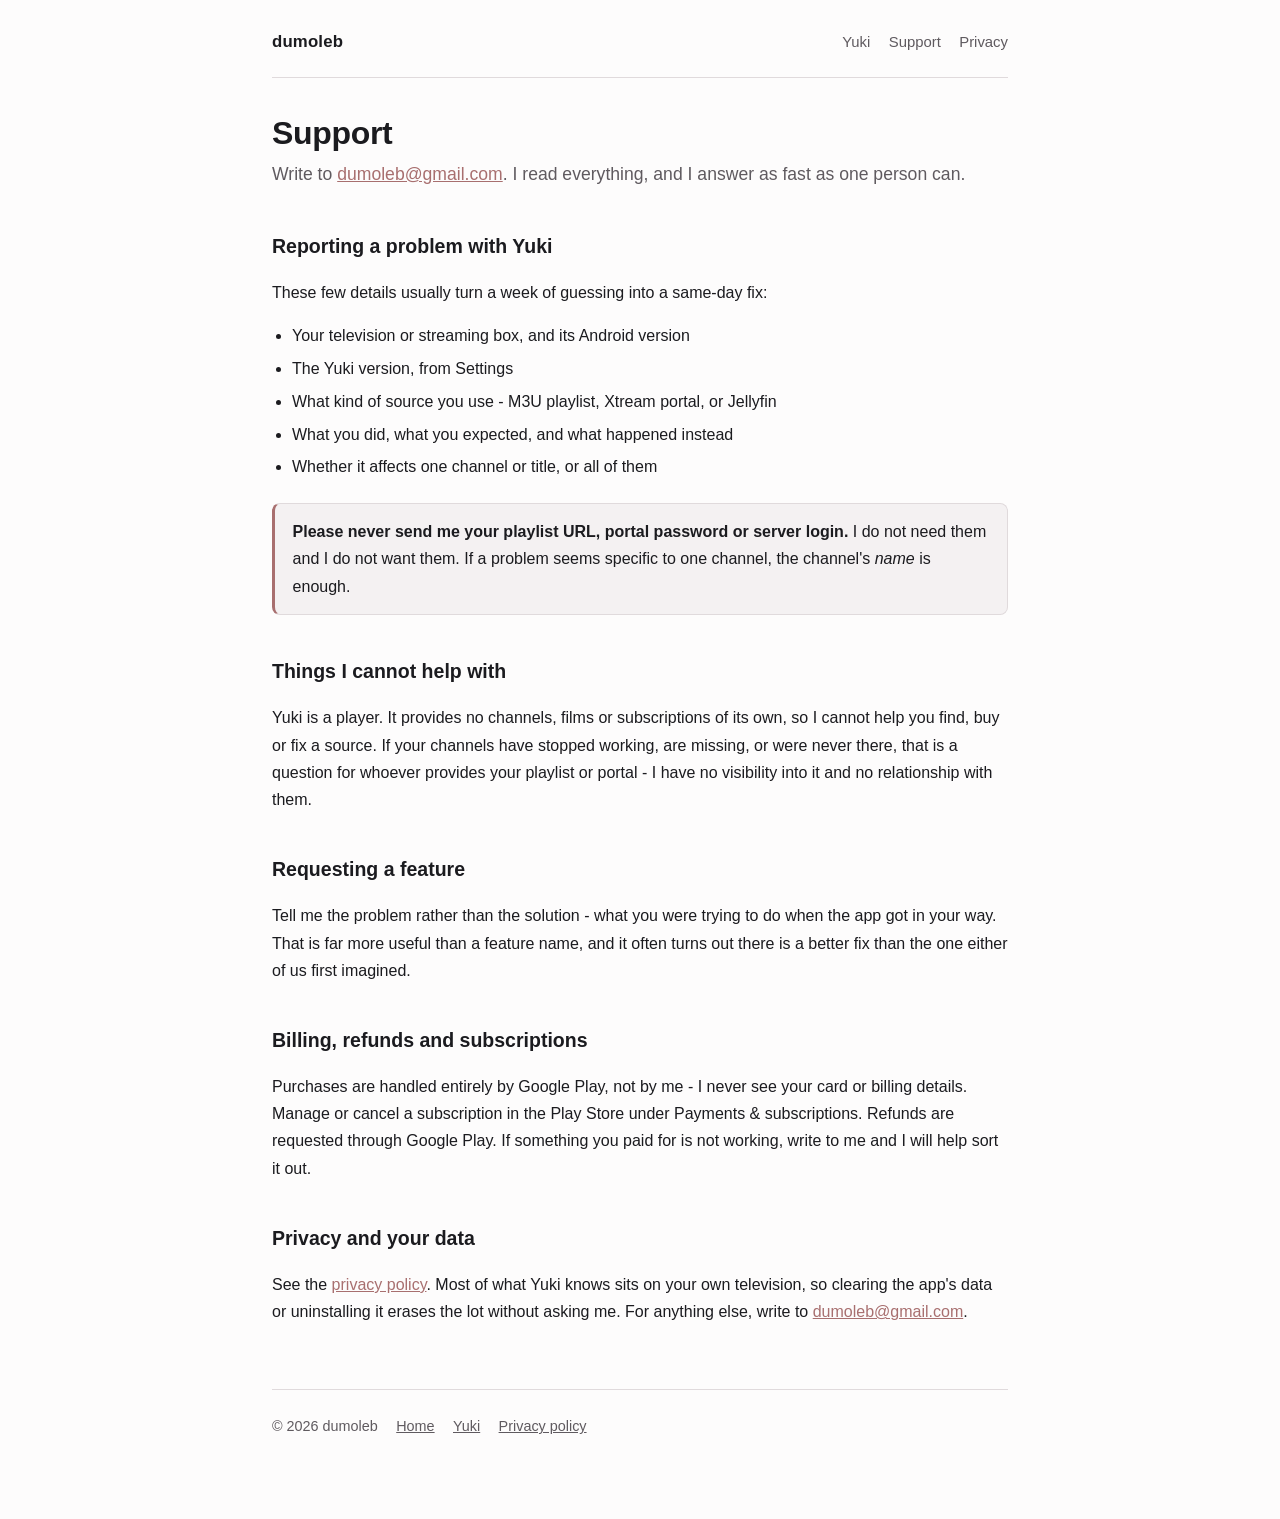
==== support/index.html @ 1e06bbb0 "Developer website for Google Play Static site for the Play Console fields that need a URL:    /yuki/" ====
<!doctype html>
<html lang="en">
<head>
<meta charset="utf-8">
<meta name="viewport" content="width=device-width, initial-scale=1">
<title>Support - dumoleb</title>
<meta name="description" content="Support for Yuki and other dumoleb apps. Contact dumoleb@gmail.com.">
<link rel="icon" href="/assets/yuki-icon.png">
<link rel="stylesheet" href="/assets/site.css">
</head>
<body>

<header class="site">
  <a class="brand" href="/">dumoleb</a>
  <nav>
    <a href="/yuki/">Yuki</a>
    <a href="/support/">Support</a>
    <a href="/yuki/privacy/">Privacy</a>
  </nav>
</header>

<main class="wrap">

  <h1>Support</h1>
  <p class="lede">
    Write to <a href="mailto:dumoleb@gmail.com">dumoleb@gmail.com</a>. I read
    everything, and I answer as fast as one person can.
  </p>

  <h2>Reporting a problem with Yuki</h2>
  <p>These few details usually turn a week of guessing into a same-day fix:</p>
  <ul>
    <li>Your television or streaming box, and its Android version</li>
    <li>The Yuki version, from Settings</li>
    <li>What kind of source you use - M3U playlist, Xtream portal, or Jellyfin</li>
    <li>What you did, what you expected, and what happened instead</li>
    <li>Whether it affects one channel or title, or all of them</li>
  </ul>

  <div class="note">
    <strong>Please never send me your playlist URL, portal password or server login.</strong>
    I do not need them and I do not want them. If a problem seems specific to one
    channel, the channel's <em>name</em> is enough.
  </div>

  <h2>Things I cannot help with</h2>
  <p>
    Yuki is a player. It provides no channels, films or subscriptions of its own, so
    I cannot help you find, buy or fix a source. If your channels have stopped
    working, are missing, or were never there, that is a question for whoever
    provides your playlist or portal - I have no visibility into it and no
    relationship with them.
  </p>

  <h2>Requesting a feature</h2>
  <p>
    Tell me the problem rather than the solution - what you were trying to do when
    the app got in your way. That is far more useful than a feature name, and it
    often turns out there is a better fix than the one either of us first imagined.
  </p>

  <h2>Billing, refunds and subscriptions</h2>
  <p>
    Purchases are handled entirely by Google Play, not by me - I never see your card
    or billing details. Manage or cancel a subscription in the Play Store under
    Payments &amp; subscriptions. Refunds are requested through Google Play. If
    something you paid for is not working, write to me and I will help sort it out.
  </p>

  <h2>Privacy and your data</h2>
  <p>
    See the <a href="/yuki/privacy/">privacy policy</a>. Most of what Yuki knows sits
    on your own television, so clearing the app's data or uninstalling it erases the
    lot without asking me. For anything else, write to
    <a href="mailto:dumoleb@gmail.com">dumoleb@gmail.com</a>.
  </p>

</main>

<footer class="site">
  <span>&copy; 2026 dumoleb</span>
  <a href="/">Home</a>
  <a href="/yuki/">Yuki</a>
  <a href="/yuki/privacy/">Privacy policy</a>
</footer>

</body>
</html>
---- assets/site.css ----
/* dumoleb.github.io - shared styles.
   Palette mirrors the Yuki design system so the site and the app read as one
   thing: obsidian #0D0D0F (never pure black), sakura #D4A5A5 / #FADADD. */

:root {
  color-scheme: dark light;
  --bg: #0d0d0f;
  --surface: #16161a;
  --border: #2a2a31;
  --text: #e8e4e6;
  --muted: #a09aa0;
  --accent: #d4a5a5;
  --accent-bright: #fadadd;
  --max: 46rem;
}

@media (prefers-color-scheme: light) {
  :root {
    --bg: #fdfcfc;
    --surface: #f4f1f2;
    --border: #e0dadc;
    --text: #1b1b1f;
    --muted: #5f5a5f;
    --accent: #a86f6f;
    --accent-bright: #8d5555;
  }
}

* { box-sizing: border-box; }

body {
  margin: 0;
  padding: 0 1.25rem 5rem;
  background: var(--bg);
  color: var(--text);
  font: 16px/1.7 -apple-system, BlinkMacSystemFont, "Segoe UI", Roboto, Helvetica, Arial, sans-serif;
  -webkit-font-smoothing: antialiased;
}

.wrap { max-width: var(--max); margin: 0 auto; }

/* --- header / nav --- */
header.site {
  max-width: var(--max);
  margin: 0 auto;
  padding: 1.75rem 0 1.25rem;
  display: flex;
  align-items: center;
  gap: 1rem;
  flex-wrap: wrap;
  border-bottom: 1px solid var(--border);
}
header.site a.brand {
  font-weight: 700;
  letter-spacing: .01em;
  color: var(--text);
  text-decoration: none;
  font-size: 1.05rem;
}
header.site nav { margin-inline-start: auto; display: flex; gap: 1.15rem; flex-wrap: wrap; }
header.site nav a { color: var(--muted); text-decoration: none; font-size: .93rem; }
header.site nav a:hover, header.site nav a:focus { color: var(--accent-bright); }

/* --- type --- */
h1 { font-size: 2rem; line-height: 1.2; margin: 2.25rem 0 .5rem; letter-spacing: -.01em; }
h2 { font-size: 1.22rem; margin: 2.5rem 0 .6rem; }
h3 { font-size: 1.02rem; margin: 1.75rem 0 .4rem; color: var(--accent); }
p, li { color: var(--text); }
.lede { font-size: 1.1rem; color: var(--muted); margin: 0 0 2rem; }
.muted { color: var(--muted); }
a { color: var(--accent); }
a:hover, a:focus { color: var(--accent-bright); }
ul { padding-inline-start: 1.25rem; }
li { margin: .35rem 0; }
code {
  font-family: ui-monospace, SFMono-Regular, Menlo, Consolas, monospace;
  font-size: .89em;
  background: var(--surface);
  padding: .1rem .3rem;
  border-radius: 4px;
}

/* --- components --- */
.card {
  background: var(--surface);
  border: 1px solid var(--border);
  border-radius: 12px;
  padding: 1.25rem 1.4rem;
  margin: 1.5rem 0;
}
.card h2, .card h3 { margin-top: 0; }

.product {
  display: flex;
  gap: 1.4rem;
  align-items: center;
  text-decoration: none;
  color: inherit;
}
.product img { width: 84px; height: 84px; border-radius: 18px; flex: none; }
.product h2 { margin: 0 0 .2rem; }
.product p { margin: 0; color: var(--muted); font-size: .95rem; }

table { border-collapse: collapse; width: 100%; margin: 1rem 0; font-size: .94rem; display: block; overflow-x: auto; }
th, td { border: 1px solid var(--border); padding: .5rem .65rem; text-align: start; vertical-align: top; }
th { background: var(--surface); font-weight: 600; }

.note {
  border: 1px solid var(--border);
  border-inline-start: 3px solid var(--accent);
  background: var(--surface);
  border-radius: 8px;
  padding: .9rem 1.1rem;
  margin: 1.4rem 0;
}

footer.site {
  max-width: var(--max);
  margin: 4rem auto 0;
  padding-top: 1.5rem;
  border-top: 1px solid var(--border);
  color: var(--muted);
  font-size: .9rem;
  display: flex;
  gap: 1.15rem;
  flex-wrap: wrap;
}
footer.site a { color: var(--muted); }

/* Focus must stay visible - people navigate this with a keyboard. */
a:focus-visible, button:focus-visible {
  outline: 2px solid var(--accent-bright);
  outline-offset: 3px;
  border-radius: 3px;
}

img { max-width: 100%; height: auto; }
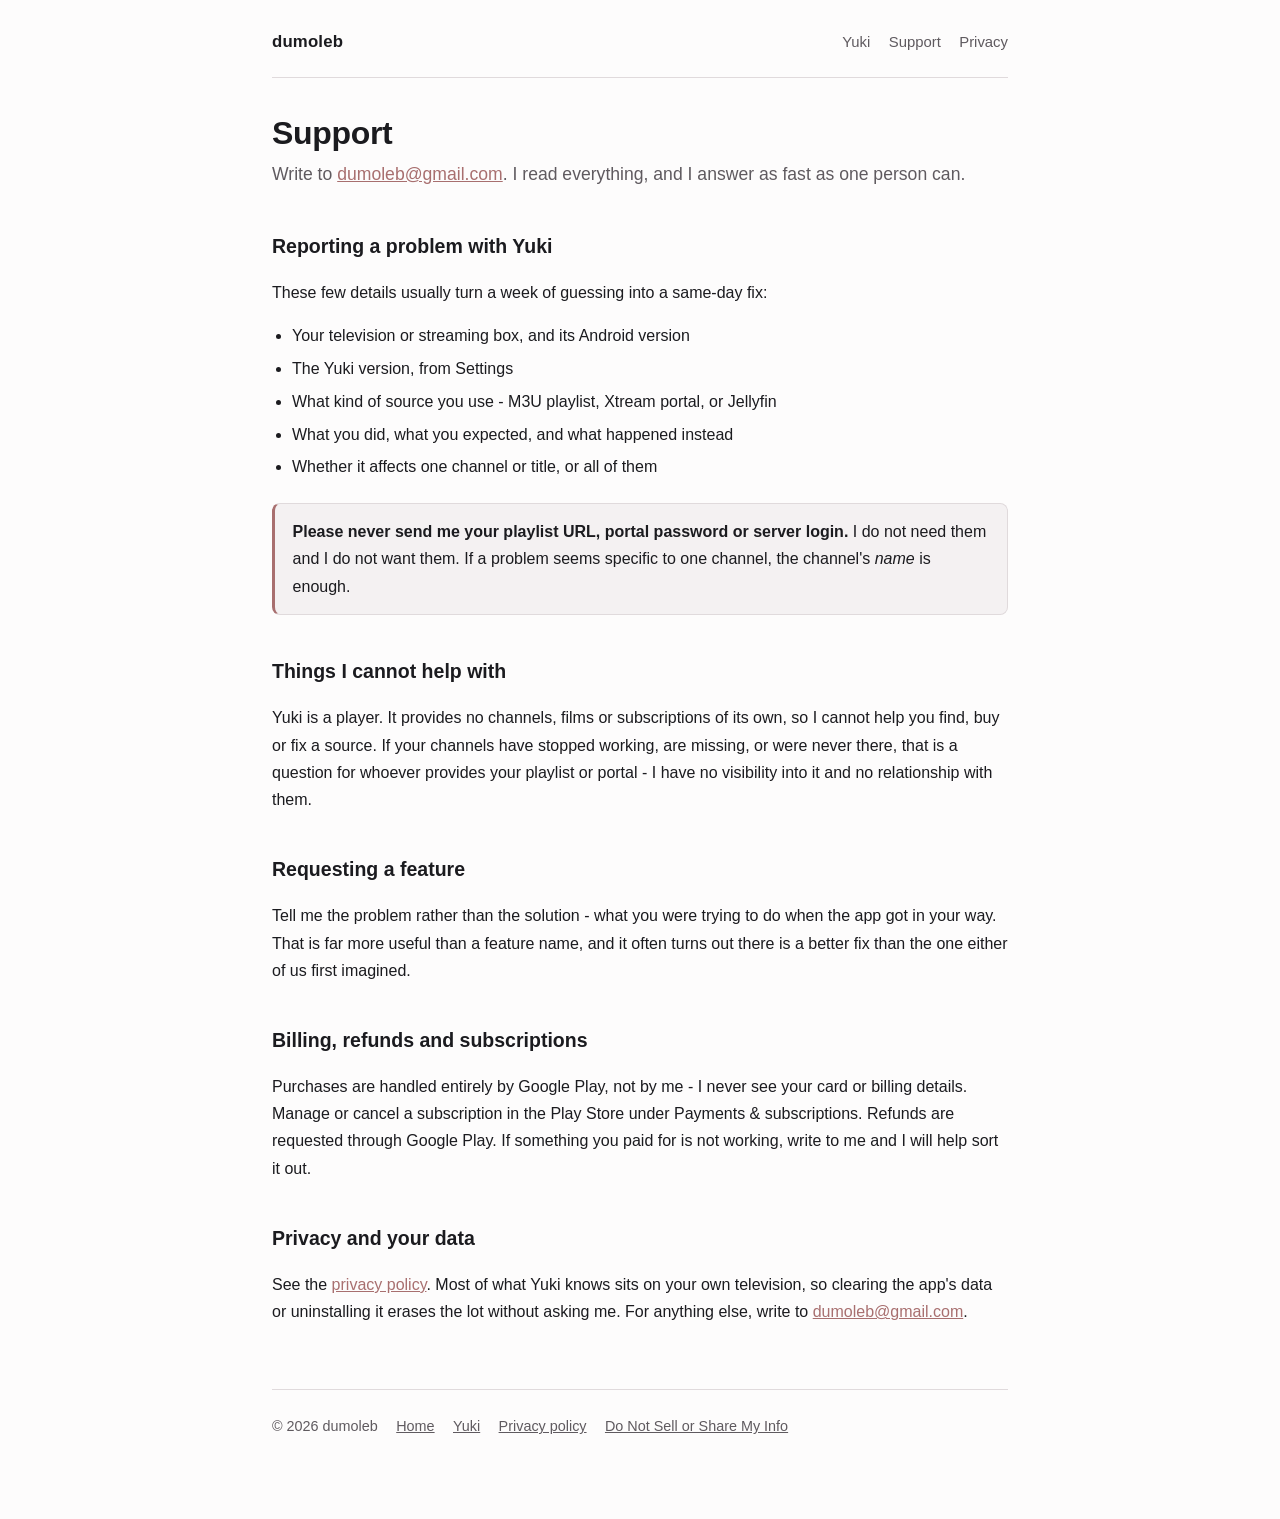
==== commit e1b20583: "Add the US opt-out page, linked from every footer EPIC-254 S-7's website half. The in-app half (Sett" ====
--- a/support/index.html
+++ b/support/index.html
@@ -82,6 +82,7 @@
   <a href="/">Home</a>
   <a href="/yuki/">Yuki</a>
   <a href="/yuki/privacy/">Privacy policy</a>
+  <a href="/privacy/do-not-sell/">Do Not Sell or Share My Info</a>
 </footer>
 
 </body>
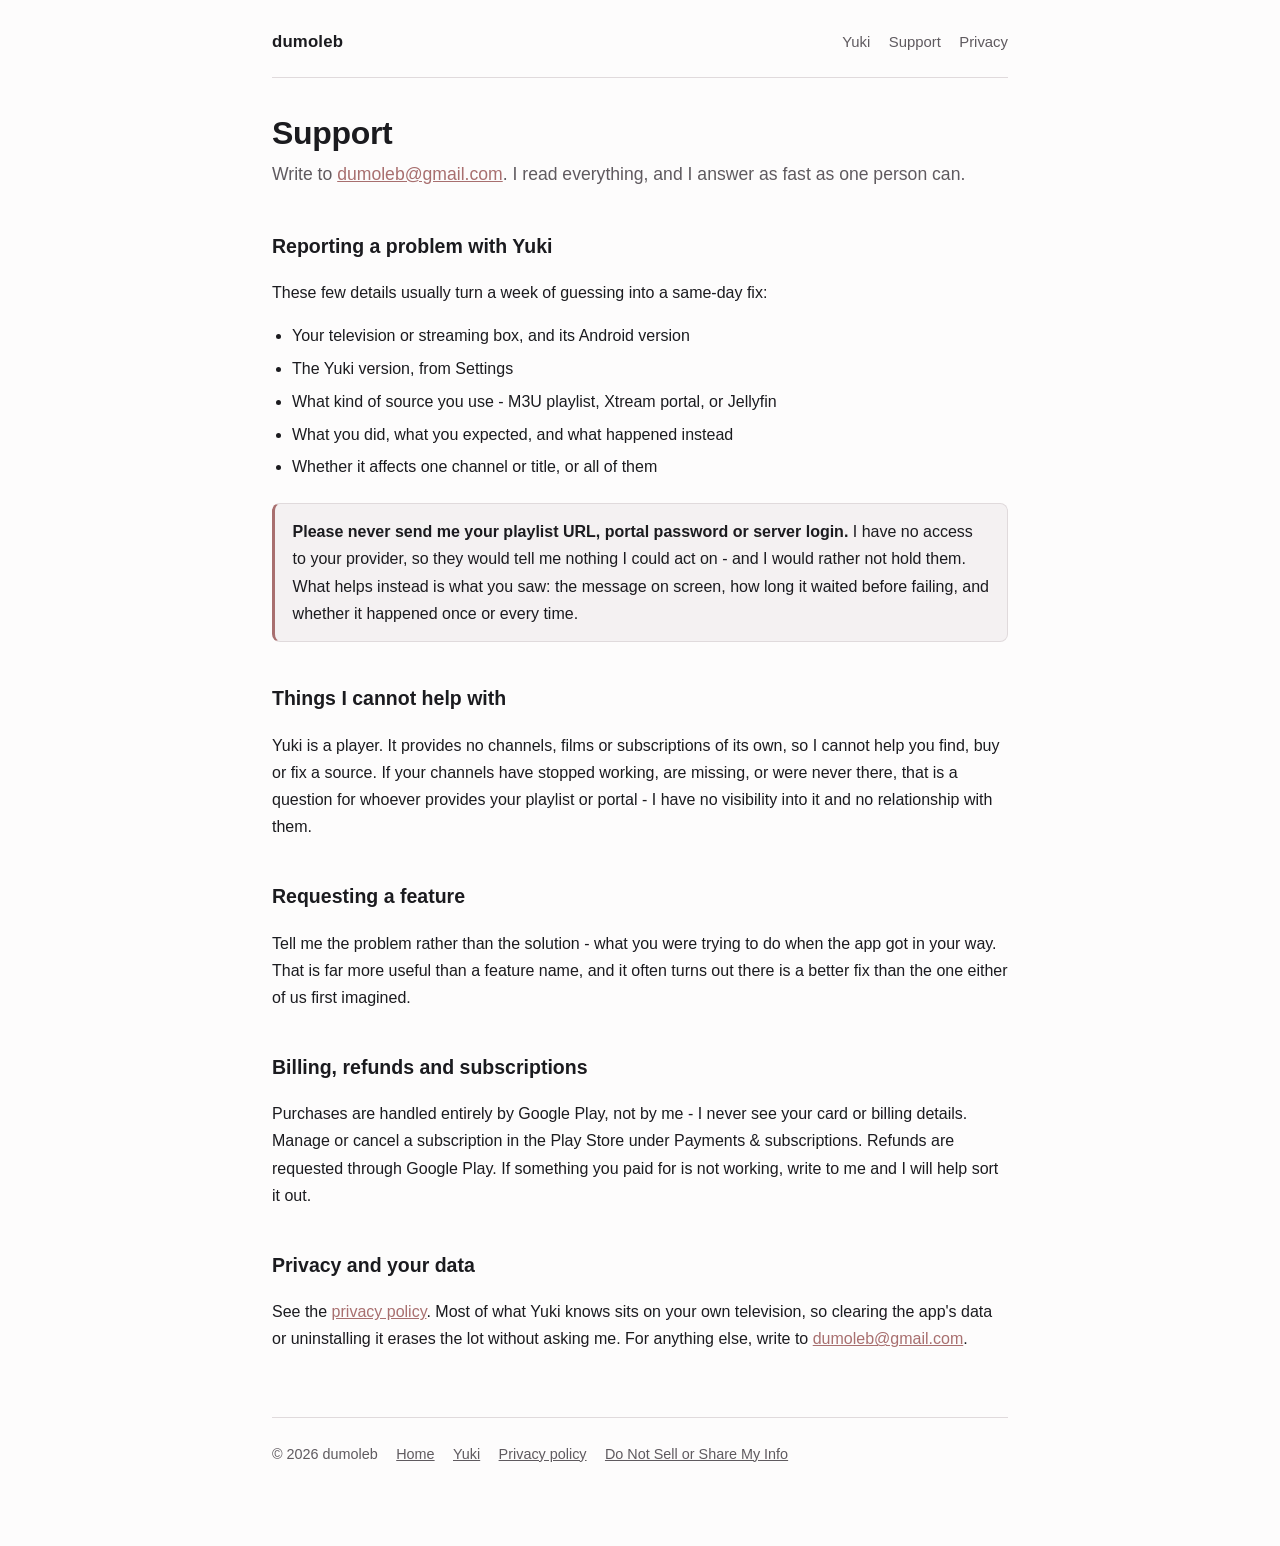
==== commit 17a664ca: "Support page: drop a promise the page cannot keep "If a problem seems specific to one channel, the c" ====
--- a/support/index.html
+++ b/support/index.html
@@ -39,8 +39,9 @@
 
   <div class="note">
     <strong>Please never send me your playlist URL, portal password or server login.</strong>
-    I do not need them and I do not want them. If a problem seems specific to one
-    channel, the channel's <em>name</em> is enough.
+    I have no access to your provider, so they would tell me nothing I could act on -
+    and I would rather not hold them. What helps instead is what you saw: the message on
+    screen, how long it waited before failing, and whether it happened once or every time.
   </div>
 
   <h2>Things I cannot help with</h2>
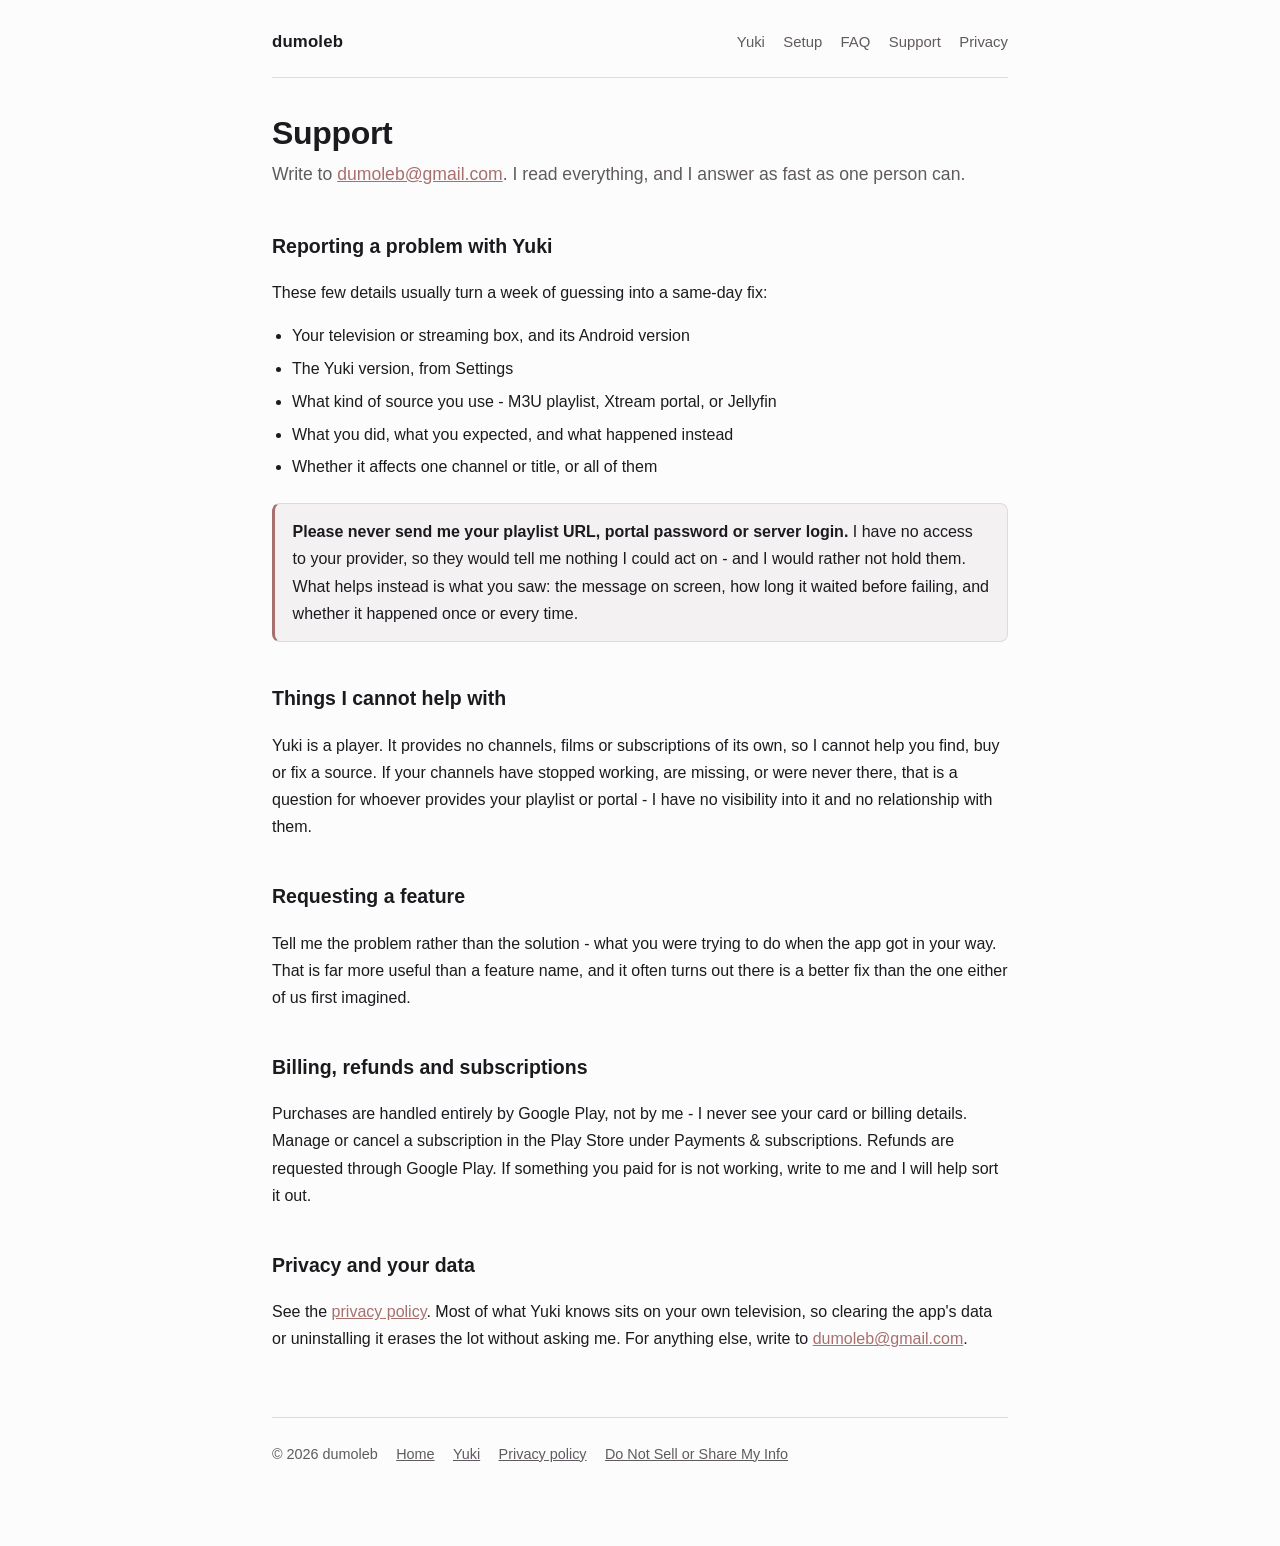
==== commit ceb6aab6: "Add setup, FAQ and troubleshooting guides The site was four thin pages - a landing page, a Yuki page" ====
--- a/support/index.html
+++ b/support/index.html
@@ -14,6 +14,8 @@
   <a class="brand" href="/">dumoleb</a>
   <nav>
     <a href="/yuki/">Yuki</a>
+    <a href="/yuki/setup/">Setup</a>
+    <a href="/yuki/faq/">FAQ</a>
     <a href="/support/">Support</a>
     <a href="/yuki/privacy/">Privacy</a>
   </nav>
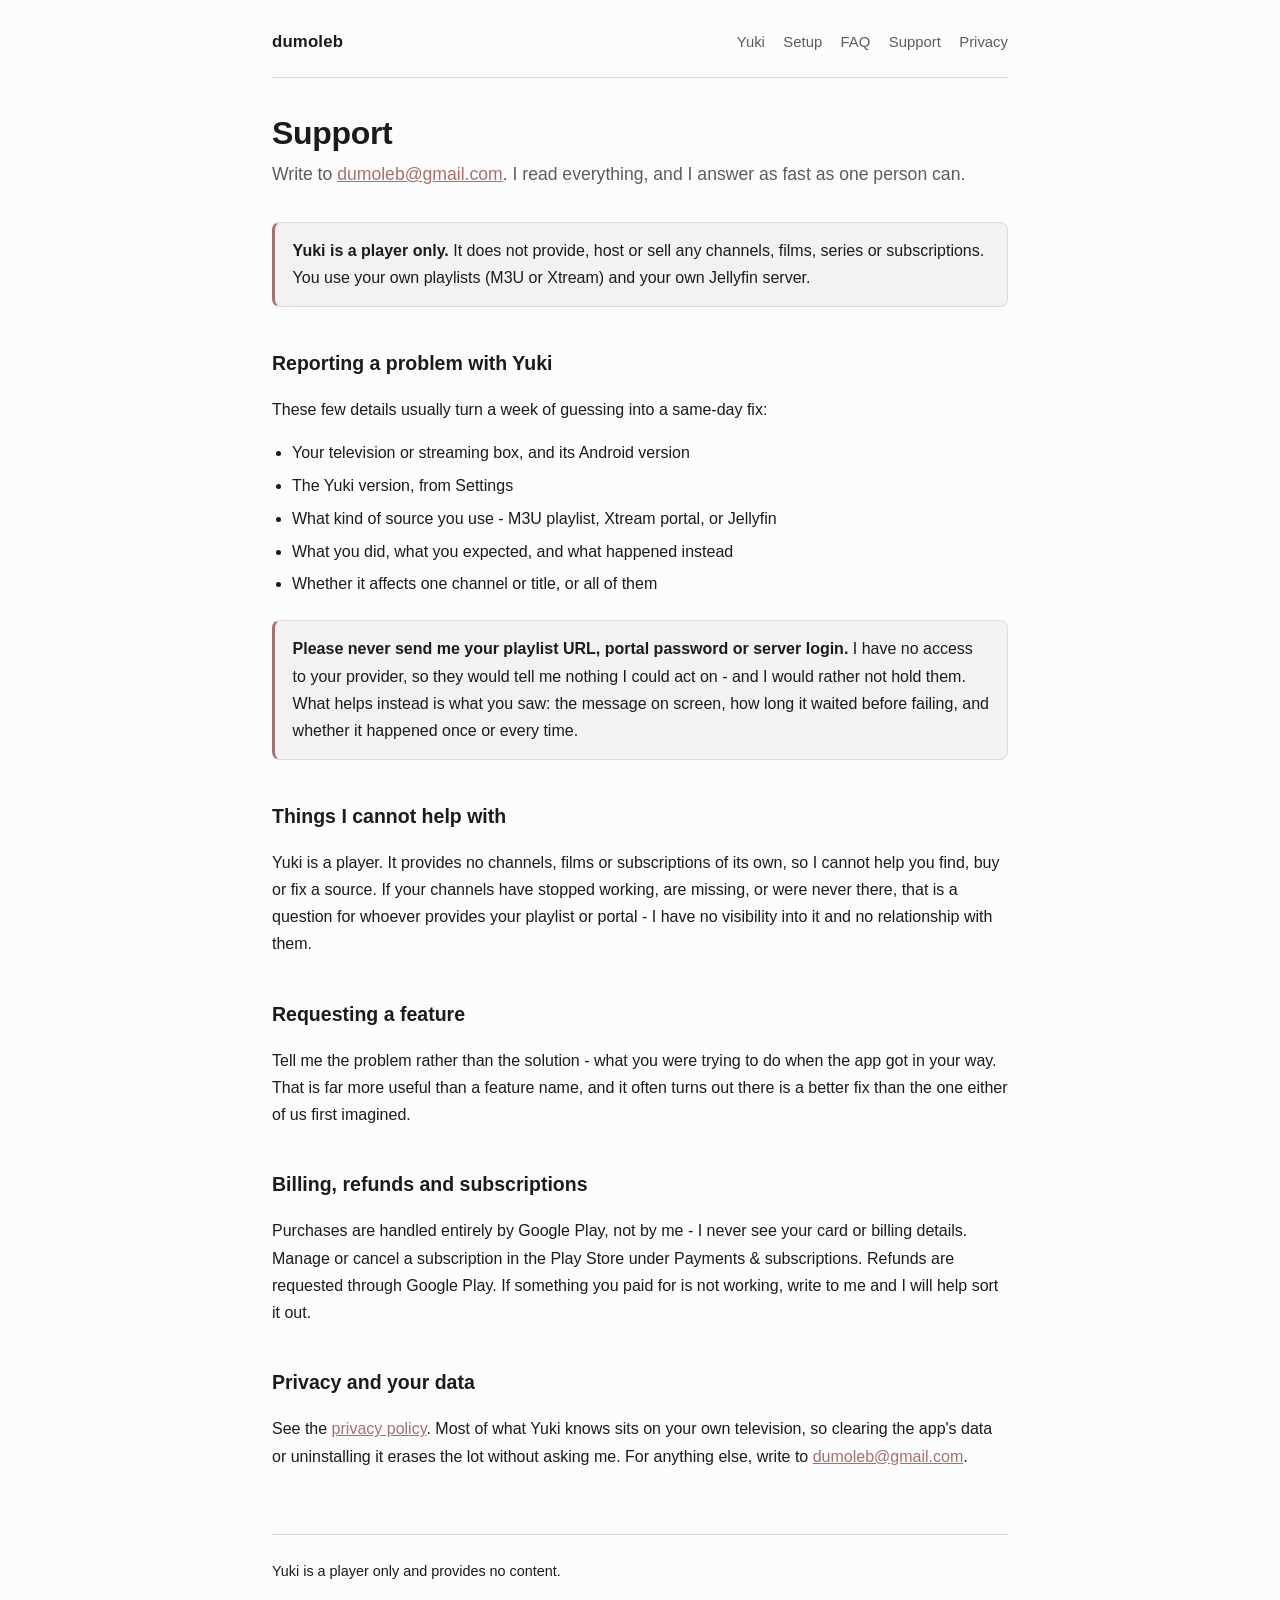
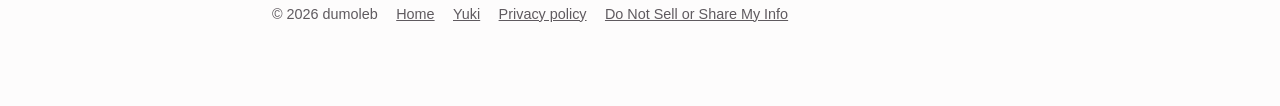
==== commit 2e98469c: "Yuki pages: state plainly that Yuki is a player only and provides no content A note on the privacy p" ====
--- a/support/index.html
+++ b/support/index.html
@@ -5,6 +5,7 @@
 <meta name="viewport" content="width=device-width, initial-scale=1">
 <title>Support - dumoleb</title>
 <meta name="description" content="Support for Yuki and other dumoleb apps. Contact dumoleb@gmail.com.">
+<meta name="google-adsense-account" content="ca-pub-2909392249955267">
 <link rel="icon" href="/assets/yuki-icon.png">
 <link rel="stylesheet" href="/assets/site.css">
 </head>
@@ -28,6 +29,12 @@
     Write to <a href="mailto:dumoleb@gmail.com">dumoleb@gmail.com</a>. I read
     everything, and I answer as fast as one person can.
   </p>
+
+  <div class="note">
+    <strong>Yuki is a player only.</strong> It does not provide, host or sell any channels,
+    films, series or subscriptions. You use your own playlists (M3U or Xtream) and your own
+    Jellyfin server.
+  </div>
 
   <h2>Reporting a problem with Yuki</h2>
   <p>These few details usually turn a week of guessing into a same-day fix:</p>
@@ -81,6 +88,7 @@
 </main>
 
 <footer class="site">
+  <p class="no-content">Yuki is a player only and provides no content.</p>
   <span>&copy; 2026 dumoleb</span>
   <a href="/">Home</a>
   <a href="/yuki/">Yuki</a>
--- a/assets/site.css
+++ b/assets/site.css
@@ -126,6 +126,7 @@
   flex-wrap: wrap;
 }
 footer.site a { color: var(--muted); }
+footer.site .no-content { flex-basis: 100%; margin: 0; }
 
 /* Focus must stay visible - people navigate this with a keyboard. */
 a:focus-visible, button:focus-visible {
